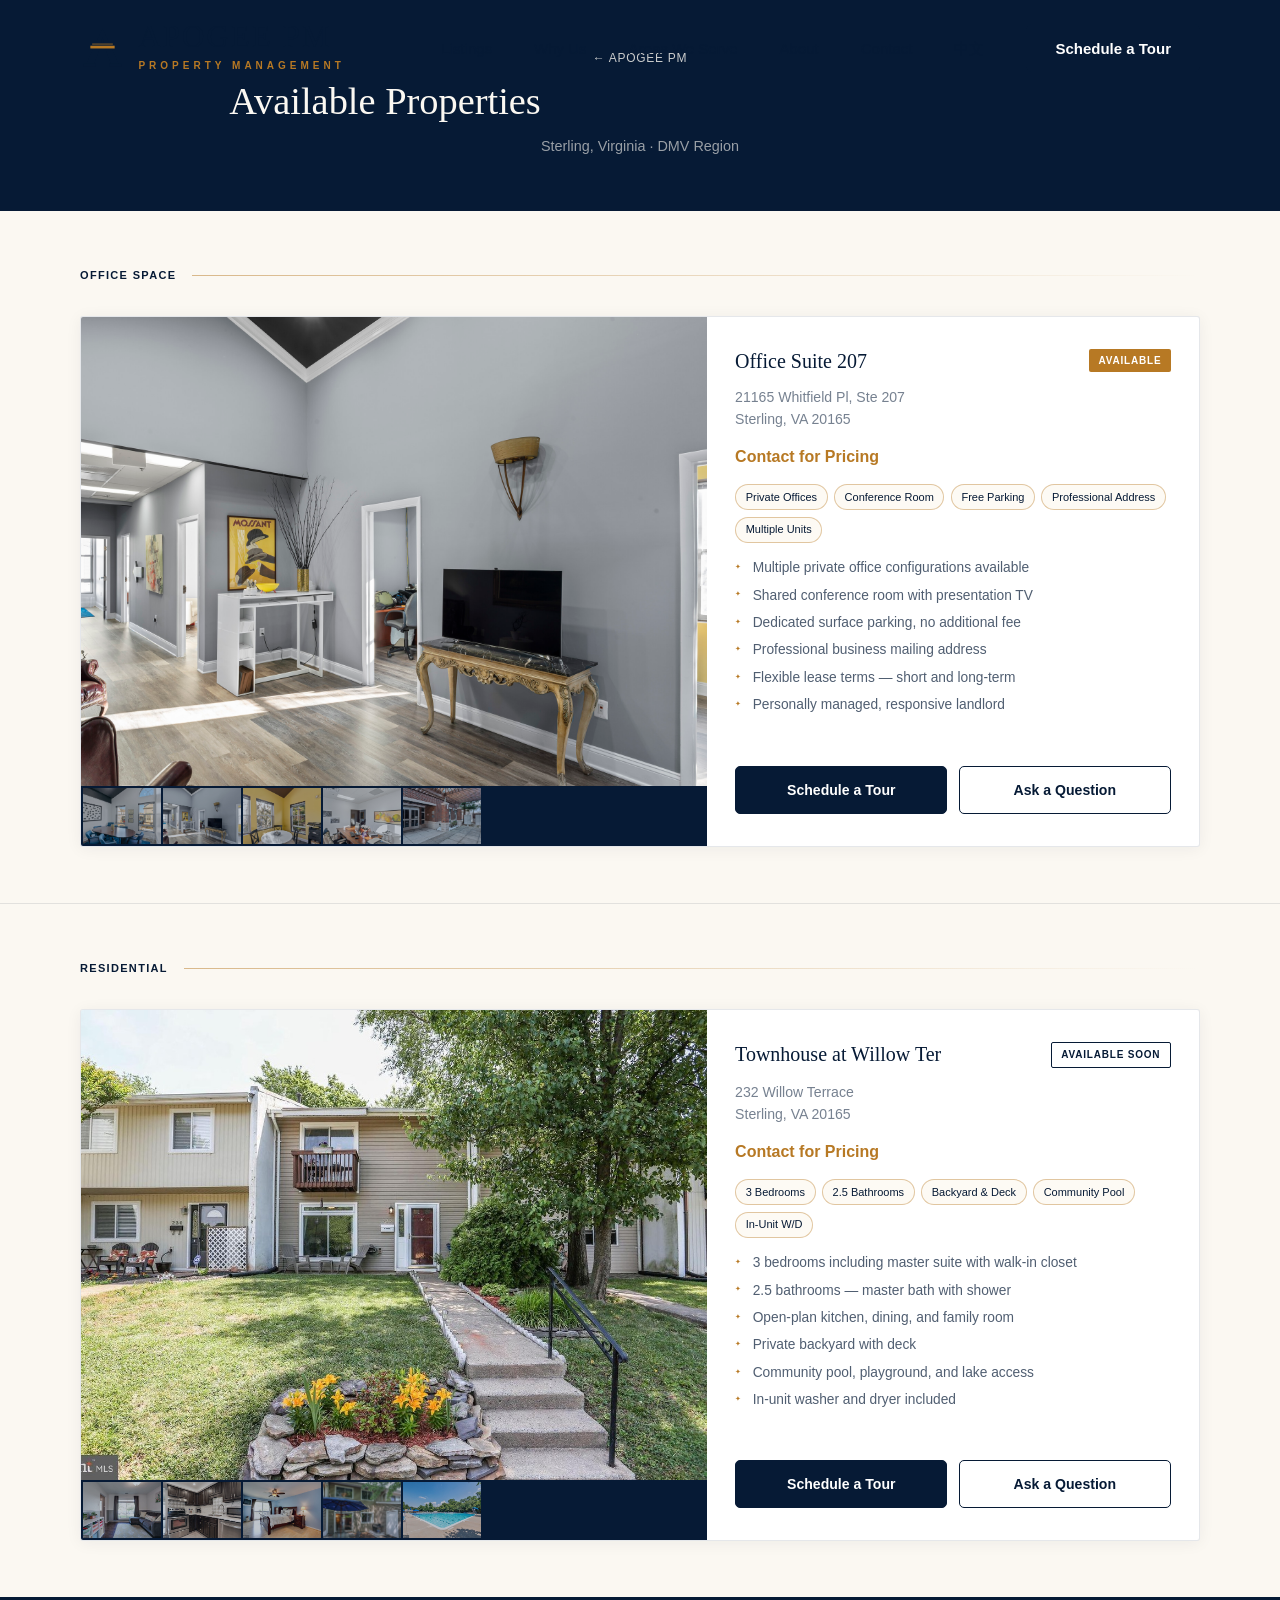
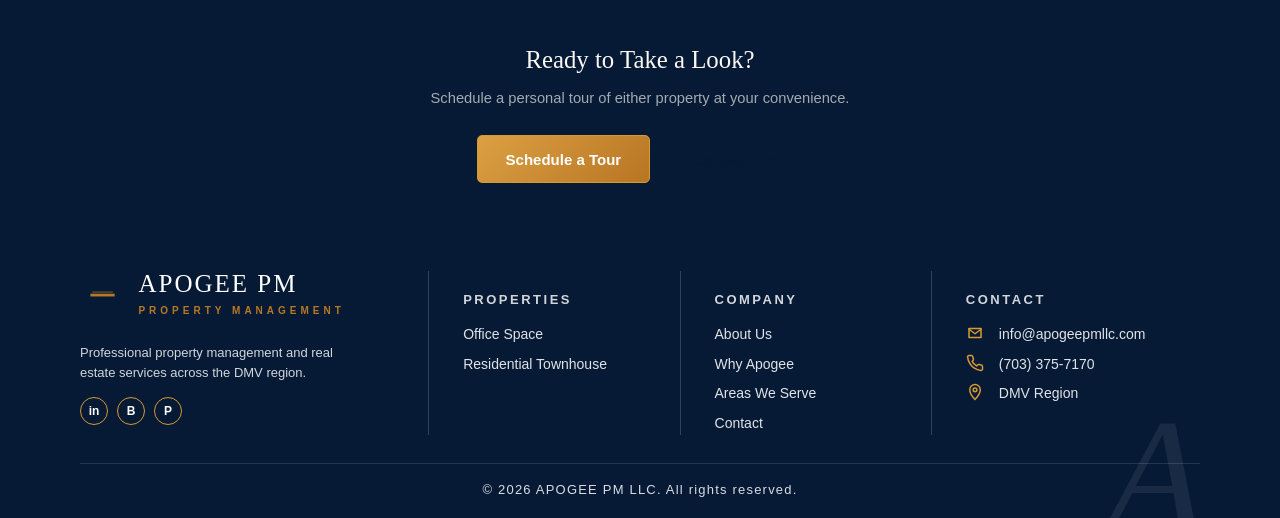
==== listings/index.html @ be8b3bdf "Add /listings/ and /tour/ standalone pages listings/index.html: Available Properties page with two s" ====
<!DOCTYPE html>
<html lang="en">
<head>
  <meta charset="UTF-8">
  <meta name="viewport" content="width=device-width, initial-scale=1.0">
  <title>Available Properties | APOGEE PM</title>
  <link rel="icon" type="image/png" sizes="32x32" href="../assets/img/favicon-32.png">
  <link rel="icon" type="image/png" sizes="16x16" href="../assets/img/favicon-16.png">
  <link rel="apple-touch-icon" href="../assets/img/apple-touch-icon.png">
  <link rel="canonical" href="https://apogeepmllc.com/listings/">
  <link rel="stylesheet" href="../tokens.css">
  <link rel="stylesheet" href="../styles.css">
  <style>
    /* ── Page hero ─────────────────────────────────────── */
    .page-hero {
      background: var(--navy);
      color: var(--paper);
      padding: 2.8rem 0 2.4rem;
      text-align: center;
    }
    .back-link {
      display: inline-flex;
      align-items: center;
      gap: .35rem;
      font-size: 12px;
      font-family: var(--font-sans);
      letter-spacing: .06em;
      text-transform: uppercase;
      color: var(--gold-lt);
      text-decoration: none;
      margin-bottom: 1rem;
      opacity: .8;
    }
    .back-link:hover { opacity: 1; }
    .page-hero h1 {
      font-size: clamp(1.8rem, 3.5vw, 2.4rem);
      color: var(--paper);
      margin-bottom: .4rem;
    }
    .page-hero .sub {
      color: rgba(251,248,242,.6);
      font-size: .9rem;
      font-family: var(--font-sans);
    }

    /* ── Listing sections ──────────────────────────────── */
    .listing-section {
      padding: 3.5rem 0;
      background: var(--paper);
    }
    .listing-section + .listing-section {
      border-top: 1px solid rgba(6,26,53,.1);
    }
    .section-label {
      display: flex;
      align-items: center;
      gap: 1rem;
      margin-bottom: 2rem;
    }
    .section-label span {
      font-size: 11px;
      font-family: var(--font-sans);
      font-weight: 700;
      letter-spacing: .12em;
      text-transform: uppercase;
      color: var(--navy);
      white-space: nowrap;
    }
    .section-label::after {
      content: "";
      flex: 1;
      height: 1px;
      background: linear-gradient(to right, var(--gold), transparent);
      opacity: .5;
    }

    /* ── Card ──────────────────────────────────────────── */
    .listing-card {
      background: #fff;
      border: 1px solid rgba(6,26,53,.1);
      border-radius: 3px;
      overflow: hidden;
      display: grid;
      grid-template-columns: 56% 44%;
      box-shadow: 0 2px 16px rgba(6,26,53,.06);
    }
    @media (max-width: 760px) {
      .listing-card { grid-template-columns: 1fr; }
    }

    /* ── Photo panel ───────────────────────────────────── */
    .listing-media { display: flex; flex-direction: column; }
    .listing-hero-img {
      width: 100%;
      aspect-ratio: 4/3;
      object-fit: cover;
      display: block;
    }
    .listing-thumbs {
      display: flex;
      gap: 2px;
      background: var(--navy);
      padding: 2px;
      overflow-x: auto;
      scrollbar-width: none;
    }
    .listing-thumbs::-webkit-scrollbar { display: none; }
    .listing-thumbs img {
      width: 78px;
      height: 56px;
      object-fit: cover;
      flex-shrink: 0;
      opacity: .75;
      transition: opacity .2s;
    }
    .listing-thumbs img:hover { opacity: 1; }

    /* ── Details panel ─────────────────────────────────── */
    .listing-details {
      padding: 2rem 1.75rem;
      display: flex;
      flex-direction: column;
      gap: .9rem;
    }
    .listing-title-row {
      display: flex;
      align-items: flex-start;
      justify-content: space-between;
      gap: .8rem;
    }
    .listing-title-row h3 {
      font-size: 1.25rem;
      color: var(--navy);
      line-height: 1.2;
      margin: 0;
    }
    .badge {
      font-size: 10px;
      font-family: var(--font-sans);
      font-weight: 700;
      letter-spacing: .08em;
      text-transform: uppercase;
      padding: .25rem .6rem;
      border-radius: 2px;
      white-space: nowrap;
      flex-shrink: 0;
    }
    .badge-available { background: var(--gold); color: #fff; }
    .badge-soon { border: 1.5px solid var(--navy); color: var(--navy); }
    .listing-address {
      font-size: .88rem;
      color: rgba(6,26,53,.55);
      line-height: 1.55;
      margin: 0;
    }
    .listing-price {
      font-size: 1rem;
      font-weight: 600;
      color: var(--gold);
      font-family: var(--font-sans);
      margin: 0;
    }

    /* ── Spec chips ────────────────────────────────────── */
    .listing-specs {
      display: flex;
      flex-wrap: wrap;
      gap: .4rem;
    }
    .spec-chip {
      font-size: 11px;
      font-family: var(--font-sans);
      padding: .22rem .6rem;
      border: 1px solid rgba(183,121,36,.4);
      border-radius: 20px;
      color: var(--navy);
      background: rgba(213,154,52,.05);
    }

    /* ── Feature list ──────────────────────────────────── */
    .listing-features {
      list-style: none;
      padding: 0;
      margin: 0;
      display: flex;
      flex-direction: column;
      gap: .38rem;
    }
    .listing-features li {
      font-size: .86rem;
      color: rgba(6,26,53,.7);
      padding-left: 1.1rem;
      position: relative;
    }
    .listing-features li::before {
      content: "✦";
      font-size: 7px;
      color: var(--gold);
      position: absolute;
      left: 0;
      top: .3rem;
    }

    /* ── Card CTAs ─────────────────────────────────────── */
    .listing-actions {
      display: flex;
      flex-wrap: wrap;
      gap: .7rem;
      margin-top: auto;
      padding-top: .4rem;
    }
    .listing-actions .button {
      flex: 1;
      min-width: 110px;
      text-align: center;
      font-size: .88rem;
      padding: .65rem 1rem;
    }

    /* ── Bottom CTA band ───────────────────────────────── */
    .listings-footer-cta {
      background: var(--navy);
      padding: 3.2rem 0;
      text-align: center;
    }
    .listings-footer-cta h2 {
      color: var(--paper);
      font-size: 1.55rem;
      margin-bottom: .55rem;
    }
    .listings-footer-cta p {
      color: rgba(251,248,242,.65);
      font-size: .92rem;
      margin-bottom: 1.6rem;
    }
    .listings-footer-cta .cta-row {
      display: flex;
      justify-content: center;
      gap: 1rem;
      flex-wrap: wrap;
    }
  </style>
</head>
<body>
  <div class="page">

    <header class="site-header">
      <div class="shell nav">
        <a class="brand" href="/" aria-label="APOGEE PM home">
          <img class="brand-mark" src="../assets/img/apogee-mark.svg" alt="" aria-hidden="true" width="46" height="50">
          <span>
            <span class="brand-word">APOGEE PM</span>
            <span class="brand-kicker">Property Management</span>
          </span>
        </a>
        <nav class="nav-links" aria-label="Primary navigation">
          <a href="/listings/" aria-current="page">Listings</a>
          <a href="/#why">Why Us</a>
          <a href="/#areas">Areas We Serve</a>
          <a href="/#about">About</a>
          <a href="/#contact">Contact</a>
          <a href="/zh/" hreflang="zh-CN" lang="zh-CN">中文</a>
          <a class="button button-dark" href="/tour/">Schedule a Tour</a>
        </nav>
      </div>
    </header>

    <main>

      <!-- Page title -->
      <section class="page-hero">
        <div class="shell">
          <a class="back-link" href="/">← APOGEE PM</a>
          <h1>Available Properties</h1>
          <p class="sub">Sterling, Virginia · DMV Region</p>
        </div>
      </section>

      <!-- ─ Office Space ───────────────────────────────── -->
      <section class="listing-section" id="office">
        <div class="shell">

          <div class="section-label">
            <span>Office Space</span>
          </div>

          <div class="listing-card">
            <div class="listing-media">
              <img class="listing-hero-img"
                   src="../assets/img/listings/office/building-exterior.jpg"
                   alt="21165 Whitfield Place — professional office building exterior">
              <div class="listing-thumbs">
                <img src="../assets/img/listings/office/conference-room.jpg"   alt="Conference room">
                <img src="../assets/img/listings/office/hallway.jpg"           alt="Hallway with shared TV">
                <img src="../assets/img/listings/office/office-window.jpg"     alt="Private office with window">
                <img src="../assets/img/listings/office/office-private.jpg"    alt="Private office">
                <img src="../assets/img/listings/office/entrance.jpg"          alt="Building entrance">
              </div>
            </div>

            <div class="listing-details">
              <div class="listing-title-row">
                <h3>Office Suite 207</h3>
                <span class="badge badge-available">Available</span>
              </div>

              <p class="listing-address">
                21165 Whitfield Pl, Ste 207<br>
                Sterling, VA 20165
              </p>

              <p class="listing-price">Contact for Pricing</p>

              <div class="listing-specs">
                <span class="spec-chip">Private Offices</span>
                <span class="spec-chip">Conference Room</span>
                <span class="spec-chip">Free Parking</span>
                <span class="spec-chip">Professional Address</span>
                <span class="spec-chip">Multiple Units</span>
              </div>

              <ul class="listing-features">
                <li>Multiple private office configurations available</li>
                <li>Shared conference room with presentation TV</li>
                <li>Dedicated surface parking, no additional fee</li>
                <li>Professional business mailing address</li>
                <li>Flexible lease terms — short and long-term</li>
                <li>Personally managed, responsive landlord</li>
              </ul>

              <div class="listing-actions">
                <a class="button button-dark" href="/tour/">Schedule a Tour</a>
                <a class="button" href="mailto:info@apogeepmllc.com">Ask a Question</a>
              </div>
            </div>
          </div>

        </div>
      </section>

      <!-- ─ Residential ────────────────────────────────── -->
      <section class="listing-section" id="townhouse">
        <div class="shell">

          <div class="section-label">
            <span>Residential</span>
          </div>

          <div class="listing-card">
            <div class="listing-media">
              <img class="listing-hero-img"
                   src="../assets/img/listings/townhouse/exterior.jpg"
                   alt="232 Willow Terrace — townhouse exterior">
              <div class="listing-thumbs">
                <img src="../assets/img/listings/townhouse/living-room.jpg"    alt="Living room">
                <img src="../assets/img/listings/townhouse/kitchen.jpg"        alt="Kitchen">
                <img src="../assets/img/listings/townhouse/master-bedroom.jpg" alt="Master bedroom">
                <img src="../assets/img/listings/townhouse/backyard.jpg"       alt="Backyard">
                <img src="../assets/img/listings/townhouse/pool.jpg"           alt="Community pool">
              </div>
            </div>

            <div class="listing-details">
              <div class="listing-title-row">
                <h3>Townhouse at Willow Ter</h3>
                <span class="badge badge-soon">Available Soon</span>
              </div>

              <p class="listing-address">
                232 Willow Terrace<br>
                Sterling, VA 20165
              </p>

              <p class="listing-price">Contact for Pricing</p>

              <div class="listing-specs">
                <span class="spec-chip">3 Bedrooms</span>
                <span class="spec-chip">2.5 Bathrooms</span>
                <span class="spec-chip">Backyard &amp; Deck</span>
                <span class="spec-chip">Community Pool</span>
                <span class="spec-chip">In-Unit W/D</span>
              </div>

              <ul class="listing-features">
                <li>3 bedrooms including master suite with walk-in closet</li>
                <li>2.5 bathrooms — master bath with shower</li>
                <li>Open-plan kitchen, dining, and family room</li>
                <li>Private backyard with deck</li>
                <li>Community pool, playground, and lake access</li>
                <li>In-unit washer and dryer included</li>
              </ul>

              <div class="listing-actions">
                <a class="button button-dark" href="/tour/">Schedule a Tour</a>
                <a class="button" href="mailto:info@apogeepmllc.com">Ask a Question</a>
              </div>
            </div>
          </div>

        </div>
      </section>

      <!-- ─ Bottom CTA ─────────────────────────────────── -->
      <section class="listings-footer-cta">
        <div class="shell">
          <h2>Ready to Take a Look?</h2>
          <p>Schedule a personal tour of either property at your convenience.</p>
          <div class="cta-row">
            <a class="button button-gold" href="/tour/">Schedule a Tour</a>
            <a class="button" href="/#contact">Contact Us</a>
          </div>
        </div>
      </section>

    </main>

    <footer class="footer">
      <div class="shell footer-grid">
        <div>
          <a class="brand" href="/" aria-label="APOGEE PM home">
            <img class="brand-mark" src="../assets/img/apogee-mark.svg" alt="" aria-hidden="true" width="46" height="50">
            <span>
              <span class="brand-word">APOGEE PM</span>
              <span class="brand-kicker">Property Management</span>
            </span>
          </a>
          <p>Professional property management and real estate services across the DMV region.</p>
          <div class="socials" aria-label="Social links">
            <span>in</span><span>B</span><span>P</span>
          </div>
        </div>

        <div class="footer-col">
          <p class="footer-heading">Properties</p>
          <ul class="footer-list">
            <li><a href="/listings/#office">Office Space</a></li>
            <li><a href="/listings/#townhouse">Residential Townhouse</a></li>
          </ul>
        </div>

        <div class="footer-col">
          <p class="footer-heading">Company</p>
          <ul class="footer-list">
            <li><a href="/#about">About Us</a></li>
            <li><a href="/#why">Why Apogee</a></li>
            <li><a href="/#areas">Areas We Serve</a></li>
            <li><a href="/#contact">Contact</a></li>
          </ul>
        </div>

        <div class="footer-col">
          <p class="footer-heading">Contact</p>
          <ul class="footer-list">
            <li class="contact-line">
              <span class="mini-icon" aria-hidden="true"><svg viewBox="0 0 24 24"><path d="M4 6h16v12H4z"/><path d="m4 7 8 6 8-6"/></svg></span>
              <a href="mailto:info@apogeepmllc.com">info@apogeepmllc.com</a>
            </li>
            <li class="contact-line">
              <span class="mini-icon" aria-hidden="true"><svg viewBox="0 0 24 24"><path d="M22 16.9v3a2 2 0 0 1-2.2 2 19.8 19.8 0 0 1-8.6-3.1 19.5 19.5 0 0 1-6-6A19.8 19.8 0 0 1 2.1 4.2 2 2 0 0 1 4.1 2h3a2 2 0 0 1 2 1.7c.1 1 .4 2 .7 2.8a2 2 0 0 1-.5 2.1L8.1 9.9a16 16 0 0 0 6 6l1.3-1.3a2 2 0 0 1 2.1-.5 13 13 0 0 0 2.8.7 2 2 0 0 1 1.7 2.1Z"/></svg></span>
              <a href="tel:+17033757170">(703) 375-7170</a>
            </li>
            <li class="contact-line">
              <span class="mini-icon" aria-hidden="true"><svg viewBox="0 0 24 24"><path d="M12 22s7-7.3 7-13A7 7 0 0 0 5 9c0 5.7 7 13 7 13Z"/><circle cx="12" cy="9" r="2.5"/></svg></span>
              DMV Region
            </li>
          </ul>
        </div>
      </div>
      <div class="shell copyright">&copy; 2026 APOGEE PM LLC. All rights reserved.</div>
    </footer>

  </div>
</body>
</html>
---- tokens.css ----
:root {
  --navy: #061a35;
  --navy-2: #082346;
  --ink: #071a33;
  --gold: #b77924;
  --gold-2: #d59a34;
  --paper: #fbf8f2;
  --soft: #f3eee5;
  --line: rgba(8, 35, 70, .14);
  --white: #fff;
  --shadow: 0 18px 42px rgba(8, 24, 46, .14);
  --serif: Georgia, "Times New Roman", serif;
  --sans: -apple-system, BlinkMacSystemFont, "Segoe UI", Helvetica, Arial, sans-serif;
}

/* Chinese typography overrides — applied automatically when <html lang="zh-CN"> */
:root[lang="zh-CN"] {
  --serif: "Noto Serif SC", "Source Han Serif SC", "Songti SC", SimSun, Georgia, serif;
  --sans: "PingFang SC", "Hiragino Sans GB", "Microsoft YaHei", "Noto Sans SC", -apple-system, BlinkMacSystemFont, "Segoe UI", Helvetica, Arial, sans-serif;
}

[lang="zh-CN"] body {
  line-height: 1.7;
  letter-spacing: 0;
}
---- styles.css ----
﻿
* {
  box-sizing: border-box;
}

html {
  scroll-behavior: smooth;
}

body {
  margin: 0;
  color: var(--ink);
  background: var(--white);
  font-family: var(--sans);
  font-size: 16px;
  line-height: 1.55;
}

a {
  color: inherit;
  text-decoration: none;
}

img {
  display: block;
  max-width: 100%;
}

.page {
  overflow: hidden;
  background: var(--white);
}

.shell {
  width: min(1120px, calc(100% - 44px));
  margin: 0 auto;
}

.site-header {
  position: absolute;
  z-index: 20;
  top: 0;
  left: 0;
  width: 100%;
  padding: 23px 0;
  color: var(--navy);
}

.nav {
  display: flex;
  align-items: center;
  justify-content: space-between;
  gap: 28px;
}

.brand {
  display: inline-flex;
  align-items: center;
  gap: 13px;
  min-width: 232px;
}

.brand-mark {
  display: block;
  width: auto;
  height: 50px;
  flex-shrink: 0;
}

.brand-word {
  display: block;
  font-family: var(--serif);
  font-size: 31px;
  line-height: .9;
  letter-spacing: 2px;
}

.brand-kicker {
  display: block;
  margin-top: 7px;
  color: var(--gold);
  font-size: 10px;
  font-weight: 700;
  letter-spacing: 4px;
  text-transform: uppercase;
}

.nav-links {
  display: flex;
  align-items: center;
  justify-content: flex-end;
  gap: 42px;
  flex: 1;
  font-size: 15px;
  font-weight: 500;
}

.nav-links a {
  white-space: nowrap;
}

.button {
  display: inline-flex;
  align-items: center;
  justify-content: center;
  min-height: 48px;
  padding: 0 28px;
  border: 1px solid var(--navy);
  border-radius: 5px;
  background: transparent;
  color: var(--navy);
  font-size: 15px;
  font-weight: 700;
  line-height: 1;
  white-space: nowrap;
  transition: transform .18s ease, box-shadow .18s ease, background .18s ease;
}

.button:hover {
  transform: translateY(-1px);
  box-shadow: 0 14px 24px rgba(6, 26, 53, .16);
}

.button-dark {
  border-color: var(--navy);
  background: var(--navy);
  color: var(--white);
}

.button-gold {
  border-color: var(--gold-2);
  background: linear-gradient(135deg, #dca043, #b87523);
  color: var(--white);
}

.button-ghost-light {
  border-color: rgba(255,255,255,.8);
  color: var(--white);
}

.hero {
  position: relative;
  min-height: 650px;
  padding: 142px 0 128px;
  background:
    linear-gradient(90deg, rgba(255,255,255,.97) 0%, rgba(255,255,255,.9) 31%, rgba(255,255,255,.55) 49%, rgba(255,255,255,.03) 72%),
    url("assets/img/hero.png") right center / cover no-repeat;
}

.hero::after {
  position: absolute;
  right: 0;
  bottom: 0;
  left: 0;
  height: 126px;
  content: "";
  background: linear-gradient(180deg, rgba(255,255,255,0), rgba(255,255,255,.96) 72%, #fff);
  pointer-events: none;
}

.hero-copy {
  position: relative;
  z-index: 2;
  width: min(570px, 100%);
  padding-top: 10px;
}

.eyebrow {
  display: flex;
  align-items: center;
  gap: 18px;
  margin: 0 0 18px;
  color: var(--gold);
  font-size: 13px;
  font-weight: 800;
  letter-spacing: 3px;
  text-transform: uppercase;
}

.eyebrow::after {
  width: 80px;
  height: 1px;
  content: "";
  background: var(--gold);
}

h1,
h2,
h3 {
  margin: 0;
  color: var(--navy);
  font-family: var(--serif);
  font-weight: 500;
  line-height: .98;
  letter-spacing: 0;
}

h1 {
  max-width: 610px;
  font-size: clamp(48px, 7vw, 76px);
}

h1 em {
  display: block;
  color: var(--gold);
  font-style: italic;
}

.rule-short {
  width: 36px;
  height: 1px;
  margin: 22px 0 18px;
  background: var(--gold);
}

.hero-copy p {
  width: min(420px, 100%);
  margin: 0;
  font-size: 17px;
  line-height: 1.7;
}

.hero-actions {
  display: flex;
  flex-wrap: wrap;
  gap: 20px;
  margin-top: 30px;
}

.arrow {
  margin-left: 12px;
  font-size: 24px;
  font-weight: 400;
  line-height: 0;
}

.proof-card {
  position: relative;
  z-index: 5;
  display: grid;
  grid-template-columns: repeat(3, 1fr);
  width: min(930px, calc(100% - 44px));
  margin: -70px auto 0;
  overflow: hidden;
  border: 1px solid rgba(6, 26, 53, .08);
  border-radius: 10px;
  background: rgba(255,255,255,.94);
  box-shadow: var(--shadow);
  backdrop-filter: blur(14px);
}

.proof-item {
  display: grid;
  grid-template-columns: 52px 1fr;
  gap: 18px;
  align-items: center;
  min-height: 96px;
  padding: 24px 30px;
}

.proof-item + .proof-item {
  border-left: 1px solid rgba(183, 121, 36, .28);
}

.icon {
  display: block;
  width: 48px;
  height: 48px;
  color: var(--gold);
}

.icon svg {
  width: 100%;
  height: 100%;
  stroke: currentColor;
  stroke-width: 1.8;
  fill: none;
  stroke-linecap: round;
  stroke-linejoin: round;
}

.proof-title {
  margin: 0 0 3px;
  color: var(--navy);
  font-size: 14px;
  font-weight: 800;
  letter-spacing: 1.4px;
  text-transform: uppercase;
}

.proof-copy {
  margin: 0;
  color: #1c2e46;
  font-family: var(--serif);
  font-size: 15px;
  line-height: 1.25;
}

.section {
  padding: 76px 0;
}

.section-tight {
  padding-top: 56px;
}

.section-title {
  margin-top: 8px;
  font-size: clamp(33px, 4vw, 43px);
  line-height: 1.08;
}

.services-grid {
  display: grid;
  grid-template-columns: repeat(3, 1fr);
  gap: 22px;
  margin-top: 24px;
}

.services-grid-2 {
  grid-template-columns: repeat(2, 1fr);
  max-width: 880px;
  margin-left: auto;
  margin-right: auto;
}

.card-meta {
  font-size: 13px;
  letter-spacing: .04em;
  color: var(--gold);
  margin: -2px 0 6px;
  font-weight: 500;
  min-height: 0 !important;
}

.service-card {
  min-height: 260px;
  padding: 28px 28px 24px;
  border: 1px solid var(--line);
  border-radius: 7px;
  background: var(--white);
  box-shadow: 0 14px 30px rgba(8, 24, 46, .08);
}

.service-icon {
  display: grid;
  place-items: center;
  width: 68px;
  height: 68px;
  margin-bottom: 17px;
  border-radius: 50%;
  background: #f5eee5;
  color: var(--gold);
}

.service-icon .icon {
  width: 36px;
  height: 36px;
}

.service-card h3 {
  max-width: 230px;
  font-size: 24px;
  line-height: 1.05;
}

.gold-line {
  width: 42px;
  height: 2px;
  margin: 18px 0;
  background: var(--gold);
}

.service-card p {
  min-height: 86px;
  margin: 0;
  color: #22344c;
  font-size: 15px;
  line-height: 1.45;
}

.learn {
  display: inline-flex;
  align-items: center;
  gap: 12px;
  margin-top: 20px;
  color: #a46617;
  font-size: 15px;
  font-weight: 500;
}

.dark-band {
  position: relative;
  overflow: hidden;
  padding: 42px 0 36px;
  color: var(--white);
  background:
    linear-gradient(90deg, rgba(5, 23, 48, .98) 0%, rgba(5, 23, 48, .98) 55%, rgba(5, 23, 48, .68) 75%, rgba(5, 23, 48, .3) 100%),
    url("assets/img/about-band.png") right center / cover no-repeat;
}

.dark-band::before {
  position: absolute;
  top: -140px;
  left: -120px;
  width: 420px;
  height: 520px;
  content: "";
  border: 1px solid rgba(213, 154, 52, .08);
  border-radius: 42% 58% 48% 52%;
  box-shadow:
    34px 22px 0 rgba(213, 154, 52, .035),
    68px 44px 0 rgba(213, 154, 52, .03),
    102px 66px 0 rgba(213, 154, 52, .025);
  transform: rotate(-18deg);
}

.trust-grid {
  position: relative;
  z-index: 1;
  display: grid;
  grid-template-columns: 1.1fr repeat(3, 1fr);
  gap: 0;
  align-items: stretch;
}

.trust-intro {
  padding-right: 42px;
}

.dark-band .eyebrow,
.cta .eyebrow {
  margin-bottom: 12px;
  color: var(--gold-2);
}

.dark-band h2,
.cta h2 {
  color: var(--white);
  font-size: clamp(30px, 3.5vw, 42px);
  line-height: 1.06;
}

.trust-intro p {
  margin: 18px 0 0;
  color: rgba(255,255,255,.88);
  font-size: 15px;
  line-height: 1.65;
}

.trust-item {
  min-height: 220px;
  padding: 0 26px;
  border-left: 1px solid rgba(255,255,255,.28);
  text-align: center;
}

.trust-item .icon {
  width: 62px;
  height: 62px;
  margin: 0 auto 15px;
  padding: 10px;
  border: 2px solid var(--gold-2);
  border-radius: 50%;
  color: var(--gold-2);
}

.trust-item h3 {
  color: var(--white);
  font-size: 18px;
  line-height: 1.2;
}

.trust-item .gold-line {
  width: 34px;
  margin: 13px auto;
  background: var(--gold-2);
}

.trust-item p {
  margin: 0;
  color: rgba(255,255,255,.86);
  font-size: 13px;
  line-height: 1.55;
}

.areas {
  padding: 38px 0 44px;
  background: linear-gradient(180deg, #fff, #fcfaf6);
}

.areas-grid {
  display: grid;
  grid-template-columns: 235px 1fr 470px;
  gap: 34px;
  align-items: center;
}

.areas h2 {
  margin-top: 8px;
  font-size: 39px;
  line-height: 1;
}

.areas p {
  margin: 18px 0 0;
  color: #25364c;
  font-size: 15px;
  line-height: 1.55;
}

.map-wrap {
  position: relative;
  min-height: 225px;
  overflow: hidden;
}

.map-wrap img {
  width: 100%;
  height: 260px;
  object-fit: cover;
  object-position: 50% 50%;
  mix-blend-mode: multiply;
}

.map-label {
  position: absolute;
  color: var(--navy);
  font-family: var(--serif);
  font-size: 21px;
}

.map-label-va {
  left: 24%;
  top: 51%;
}

.map-label-dc {
  left: 53%;
  top: 36%;
}

.map-label-md {
  right: 14%;
  top: 36%;
}

.area-pills {
  display: grid;
  grid-template-columns: repeat(3, minmax(0, 1fr));
  gap: 14px;
}

.area-pill {
  display: flex;
  align-items: center;
  gap: 11px;
  min-height: 48px;
  padding: 0 16px;
  border: 1px solid rgba(8, 35, 70, .12);
  border-radius: 5px;
  background: var(--white);
  box-shadow: 0 8px 22px rgba(8, 24, 46, .05);
  color: var(--navy);
  font-family: var(--serif);
  font-size: 15px;
  line-height: 1.15;
}

.pin {
  flex: 0 0 auto;
  width: 15px;
  height: 20px;
  color: var(--gold);
}

.pin svg {
  width: 100%;
  height: 100%;
  fill: currentColor;
}

.cta {
  position: relative;
  padding: 42px 0 32px;
  color: var(--white);
  background:
    linear-gradient(90deg, rgba(5, 23, 48, .98) 0%, rgba(5, 23, 48, .93) 53%, rgba(5, 23, 48, .58) 74%, rgba(5, 23, 48, .08) 100%),
    url("assets/img/cta-band.png") right center / cover no-repeat;
}

.cta .shell {
  display: flex;
  align-items: center;
  justify-content: space-between;
  gap: 40px;
}

.cta-copy {
  width: min(520px, 100%);
}

.cta-copy p {
  margin: 10px 0 0;
  color: rgba(255,255,255,.92);
  font-size: 17px;
  line-height: 1.55;
}

.cta-actions {
  display: flex;
  flex-wrap: wrap;
  gap: 20px;
  justify-content: flex-end;
}

.button .mini-icon {
  width: 21px;
  height: 21px;
  margin-right: 12px;
}

.button .mini-icon svg {
  width: 100%;
  height: 100%;
  stroke: currentColor;
  stroke-width: 2;
  fill: none;
  stroke-linecap: round;
  stroke-linejoin: round;
}

.intake {
  padding: 72px 0;
  background: linear-gradient(180deg, #fff, #fbf8f2);
}

.intake-grid {
  display: grid;
  grid-template-columns: .9fr 1.1fr;
  gap: 44px;
  align-items: start;
}

.intake-copy p {
  margin: 18px 0 0;
  color: #24364e;
  font-size: 16px;
  line-height: 1.65;
}

.intake-steps {
  display: grid;
  gap: 12px;
  margin-top: 26px;
}

.intake-step {
  display: grid;
  grid-template-columns: 42px 1fr;
  gap: 14px;
  align-items: start;
  padding: 16px;
  border: 1px solid rgba(8, 35, 70, .12);
  border-radius: 7px;
  background: rgba(255,255,255,.75);
}

.step-number {
  display: grid;
  place-items: center;
  width: 42px;
  height: 42px;
  border-radius: 50%;
  background: var(--navy);
  color: var(--white);
  font-family: var(--serif);
  font-size: 18px;
}

.intake-step h3 {
  margin-bottom: 4px;
  font-family: var(--sans);
  font-size: 14px;
  font-weight: 800;
  letter-spacing: 1.4px;
  text-transform: uppercase;
}

.intake-step p {
  margin: 0;
  color: #304158;
  font-size: 14px;
  line-height: 1.45;
}

.contact-panel {
  padding: 30px;
  border: 1px solid rgba(8, 35, 70, .12);
  border-radius: 8px;
  background: var(--white);
  box-shadow: var(--shadow);
}

.contact-panel h3 {
  margin-bottom: 20px;
  font-size: 28px;
}

.contact-form {
  display: grid;
  gap: 16px;
}

.form-row {
  display: grid;
  grid-template-columns: repeat(2, minmax(0, 1fr));
  gap: 16px;
}

.field {
  display: grid;
  gap: 7px;
}

.field label {
  color: #20334d;
  font-size: 12px;
  font-weight: 800;
  letter-spacing: 1.4px;
  text-transform: uppercase;
}

.field input,
.field select,
.field textarea {
  width: 100%;
  min-height: 48px;
  padding: 12px 13px;
  border: 1px solid rgba(8, 35, 70, .18);
  border-radius: 5px;
  background: #fff;
  color: var(--ink);
  font: inherit;
  outline: none;
}

.field textarea {
  min-height: 116px;
  resize: vertical;
}

.field input:focus,
.field select:focus,
.field textarea:focus {
  border-color: var(--gold);
  box-shadow: 0 0 0 3px rgba(183, 121, 36, .14);
}

.form-actions {
  display: grid;
  grid-template-columns: 1fr 1fr;
  gap: 14px;
  margin-top: 4px;
}

.button-full {
  width: 100%;
}

.contact-note {
  margin: 14px 0 0;
  color: #607087;
  font-size: 13px;
  line-height: 1.45;
}

.footer {
  position: relative;
  overflow: hidden;
  padding: 36px 0 18px;
  color: var(--white);
  background: #061a35;
}

.footer::after {
  position: absolute;
  right: 76px;
  bottom: -38px;
  content: "A";
  color: rgba(255,255,255,.08);
  font-family: var(--serif);
  font-size: 160px;
  font-style: italic;
  line-height: 1;
}

.footer-grid {
  position: relative;
  z-index: 1;
  display: grid;
  grid-template-columns: 1.45fr 1fr 1fr 1.25fr;
  gap: 36px;
}

.footer .brand {
  min-width: 0;
  color: var(--white);
}

.footer .brand-word {
  font-size: 25px;
}

.footer p {
  width: min(260px, 100%);
  margin: 15px 0;
  color: rgba(255,255,255,.82);
  font-size: 13px;
  line-height: 1.5;
}

.socials {
  display: flex;
  gap: 9px;
}

.socials span {
  display: grid;
  place-items: center;
  width: 28px;
  height: 28px;
  border: 1px solid var(--gold-2);
  border-radius: 50%;
  color: var(--white);
  font-size: 12px;
  font-weight: 700;
}

.footer-col {
  padding-top: 4px;
  border-left: 1px solid rgba(255,255,255,.18);
  padding-left: 34px;
}

.footer-heading {
  margin: 0 0 16px;
  color: var(--gold-2);
  font-size: 11px;
  font-weight: 800;
  letter-spacing: 2.5px;
  text-transform: uppercase;
}

.footer-list {
  display: grid;
  gap: 8px;
  margin: 0;
  padding: 0;
  list-style: none;
  color: rgba(255,255,255,.88);
  font-size: 14px;
}

.contact-line {
  display: grid;
  grid-template-columns: 22px 1fr;
  gap: 11px;
  align-items: start;
}

.contact-line .mini-icon {
  width: 18px;
  height: 18px;
  color: var(--gold-2);
}

.contact-line .mini-icon svg {
  width: 100%;
  height: 100%;
  stroke: currentColor;
  stroke-width: 2;
  fill: none;
  stroke-linecap: round;
  stroke-linejoin: round;
}

.copyright {
  position: relative;
  z-index: 1;
  margin-top: 28px;
  padding-top: 16px;
  border-top: 1px solid rgba(255,255,255,.12);
  color: rgba(255,255,255,.85);
  font-size: 13px;
  letter-spacing: 1.2px;
  text-align: center;
}

@media (max-width: 980px) {
  .site-header {
    position: relative;
    background: rgba(255,255,255,.96);
    box-shadow: 0 8px 22px rgba(8, 24, 46, .06);
  }

  .nav {
    align-items: flex-start;
  }

  .nav-links {
    display: none;
  }

  .hero {
    min-height: auto;
    padding: 78px 0 112px;
    background:
      linear-gradient(90deg, rgba(255,255,255,.96) 0%, rgba(255,255,255,.78) 48%, rgba(255,255,255,.22) 100%),
      url("assets/img/hero.png") 72% center / cover no-repeat;
  }

  .proof-card,
  .services-grid,
  .trust-grid,
  .areas-grid,
  .footer-grid {
    grid-template-columns: 1fr;
  }

  .proof-card {
    margin-top: -52px;
  }

  .proof-item + .proof-item,
  .trust-item,
  .footer-col {
    border-left: 0;
    border-top: 1px solid rgba(183, 121, 36, .28);
  }

  .trust-grid {
    gap: 28px;
  }

  .trust-intro,
  .trust-item {
    padding: 0;
  }

  .areas-grid {
    gap: 24px;
  }

  .area-pills {
    grid-template-columns: repeat(2, minmax(0, 1fr));
  }

  .cta .shell {
    align-items: flex-start;
    flex-direction: column;
  }

  .intake-grid {
    grid-template-columns: 1fr;
  }

  .footer-col {
    padding: 24px 0 0;
  }
}

@media (max-width: 640px) {
  .shell {
    width: min(100% - 30px, 1120px);
  }

  .site-header {
    padding: 18px 0;
  }

  .brand {
    gap: 9px;
    min-width: 0;
  }

  .brand-mark {
    height: 42px;
  }

  .brand-word {
    font-size: 24px;
  }

  .brand-kicker {
    margin-top: 5px;
    font-size: 8px;
    letter-spacing: 3px;
  }

  .button {
    width: 100%;
  }

  .hero {
    padding: 54px 0 94px;
    background:
      linear-gradient(180deg, rgba(255,255,255,.94) 0%, rgba(255,255,255,.76) 48%, rgba(255,255,255,.16) 100%),
      url("assets/img/hero.png") 72% center / cover no-repeat;
  }

  .eyebrow {
    gap: 12px;
    font-size: 11px;
    letter-spacing: 2.2px;
  }

  .eyebrow::after {
    width: 42px;
  }

  h1 {
    font-size: 45px;
  }

  .hero-copy p,
  .cta-copy p {
    font-size: 15px;
  }

  .hero-actions,
  .cta-actions {
    width: 100%;
  }

  .contact-panel {
    padding: 22px;
  }

  .form-row,
  .form-actions {
    grid-template-columns: 1fr;
  }

  .proof-card {
    width: min(100% - 30px, 930px);
  }

  .proof-item {
    min-height: 86px;
    padding: 18px 20px;
  }

  .section {
    padding: 54px 0;
  }

  .section-tight {
    padding-top: 48px;
  }

  .service-card {
    min-height: auto;
  }

  .service-card p {
    min-height: 0;
  }

  .dark-band {
    background:
      linear-gradient(180deg, rgba(5, 23, 48, .94), rgba(5, 23, 48, .76)),
      url("assets/img/about-band.png") center / cover no-repeat;
  }

  .areas h2 {
    font-size: 36px;
  }

  .map-wrap img {
    height: 210px;
  }

  .area-pills {
    grid-template-columns: 1fr;
  }

  .cta {
    background:
      linear-gradient(180deg, rgba(5, 23, 48, .93), rgba(5, 23, 48, .62)),
      url("assets/img/cta-band.png") center / cover no-repeat;
  }
}
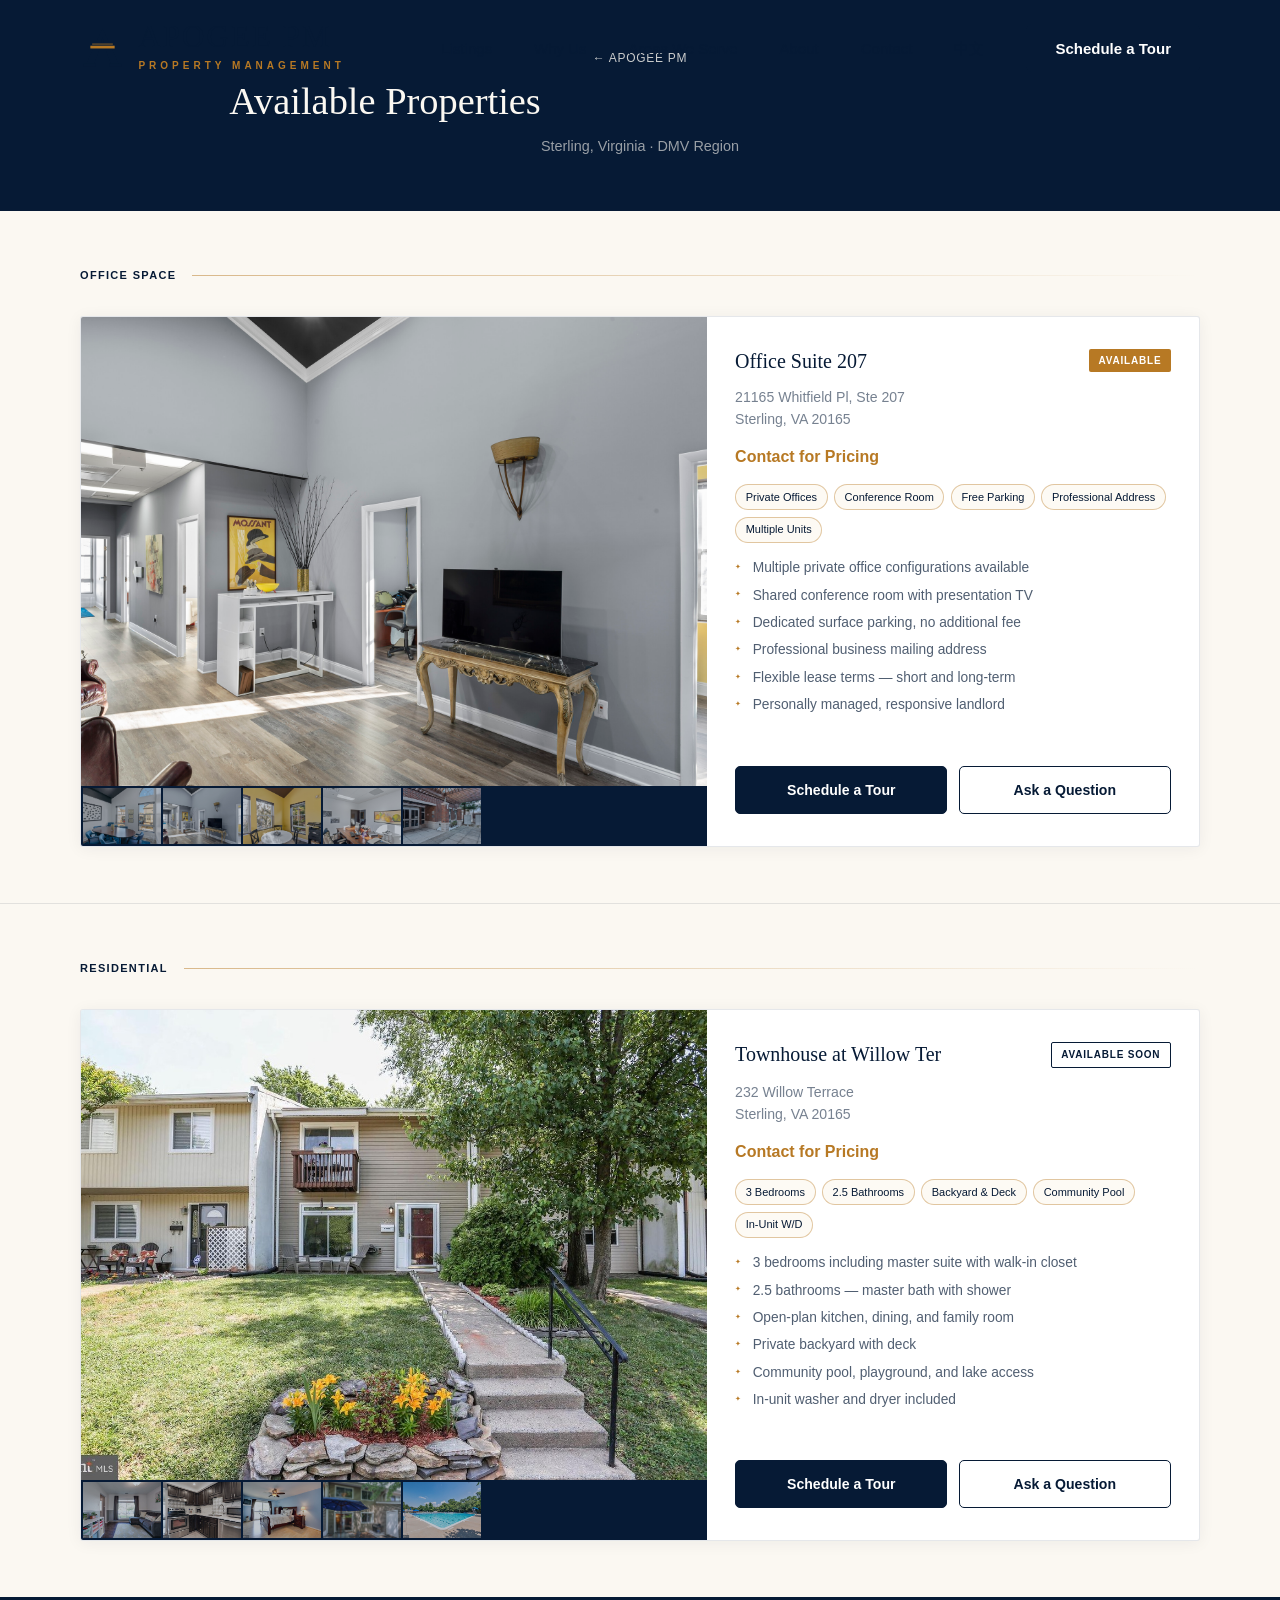
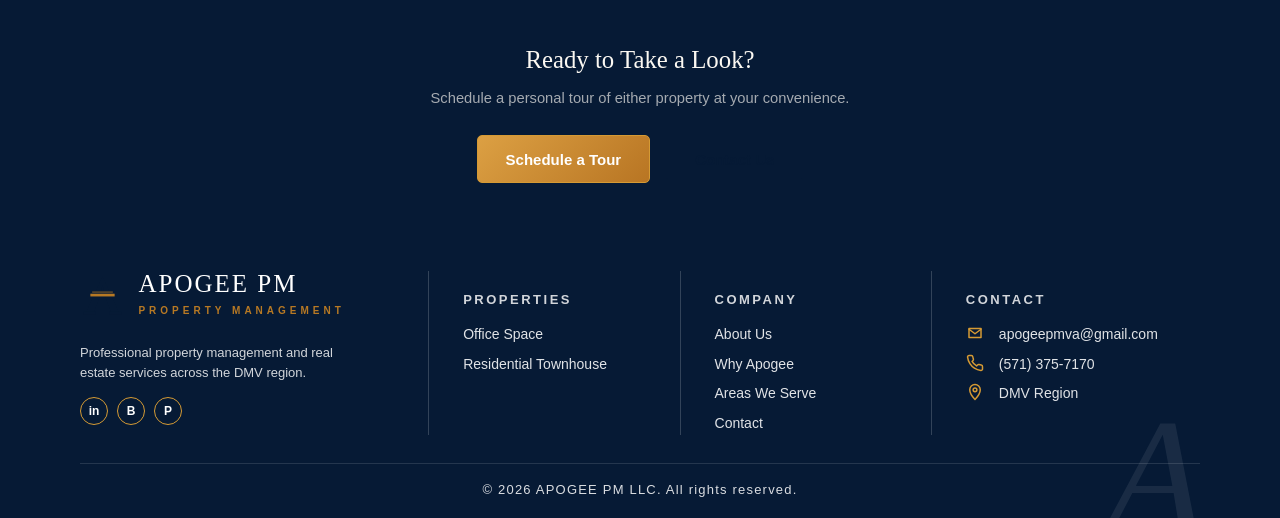
==== commit 6785c35a: "Unify contact info across all pages to Bonnie's entries apogeepmva@gmail.com and (571) 375-7170 ever" ====
--- a/listings/index.html
+++ b/listings/index.html
@@ -330,7 +330,7 @@
 
               <div class="listing-actions">
                 <a class="button button-dark" href="/tour/">Schedule a Tour</a>
-                <a class="button" href="mailto:info@apogeepmllc.com">Ask a Question</a>
+                <a class="button" href="mailto:apogeepmva@gmail.com">Ask a Question</a>
               </div>
             </div>
           </div>
@@ -392,7 +392,7 @@
 
               <div class="listing-actions">
                 <a class="button button-dark" href="/tour/">Schedule a Tour</a>
-                <a class="button" href="mailto:info@apogeepmllc.com">Ask a Question</a>
+                <a class="button" href="mailto:apogeepmva@gmail.com">Ask a Question</a>
               </div>
             </div>
           </div>
@@ -453,11 +453,11 @@
           <ul class="footer-list">
             <li class="contact-line">
               <span class="mini-icon" aria-hidden="true"><svg viewBox="0 0 24 24"><path d="M4 6h16v12H4z"/><path d="m4 7 8 6 8-6"/></svg></span>
-              <a href="mailto:info@apogeepmllc.com">info@apogeepmllc.com</a>
+              <a href="mailto:apogeepmva@gmail.com">apogeepmva@gmail.com</a>
             </li>
             <li class="contact-line">
               <span class="mini-icon" aria-hidden="true"><svg viewBox="0 0 24 24"><path d="M22 16.9v3a2 2 0 0 1-2.2 2 19.8 19.8 0 0 1-8.6-3.1 19.5 19.5 0 0 1-6-6A19.8 19.8 0 0 1 2.1 4.2 2 2 0 0 1 4.1 2h3a2 2 0 0 1 2 1.7c.1 1 .4 2 .7 2.8a2 2 0 0 1-.5 2.1L8.1 9.9a16 16 0 0 0 6 6l1.3-1.3a2 2 0 0 1 2.1-.5 13 13 0 0 0 2.8.7 2 2 0 0 1 1.7 2.1Z"/></svg></span>
-              <a href="tel:+17033757170">(703) 375-7170</a>
+              <a href="tel:+15713757170">(571) 375-7170</a>
             </li>
             <li class="contact-line">
               <span class="mini-icon" aria-hidden="true"><svg viewBox="0 0 24 24"><path d="M12 22s7-7.3 7-13A7 7 0 0 0 5 9c0 5.7 7 13 7 13Z"/><circle cx="12" cy="9" r="2.5"/></svg></span>
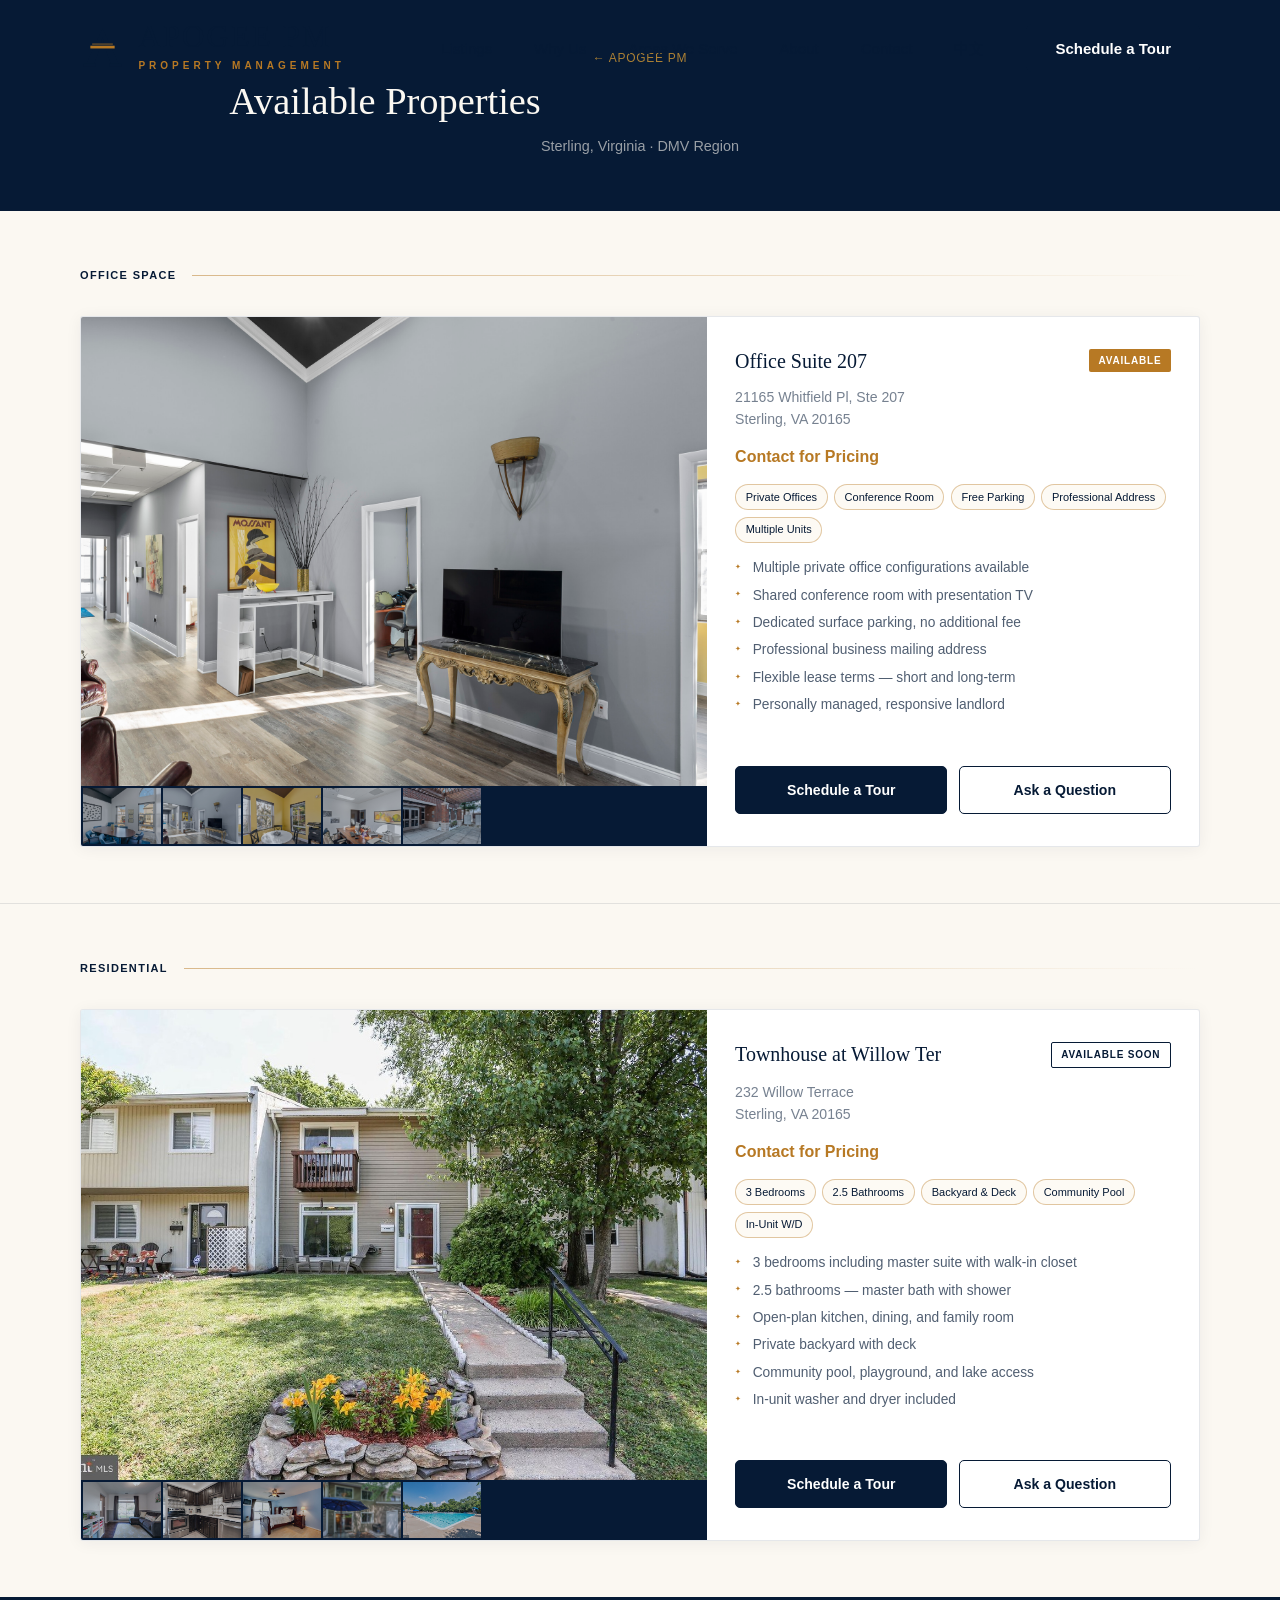
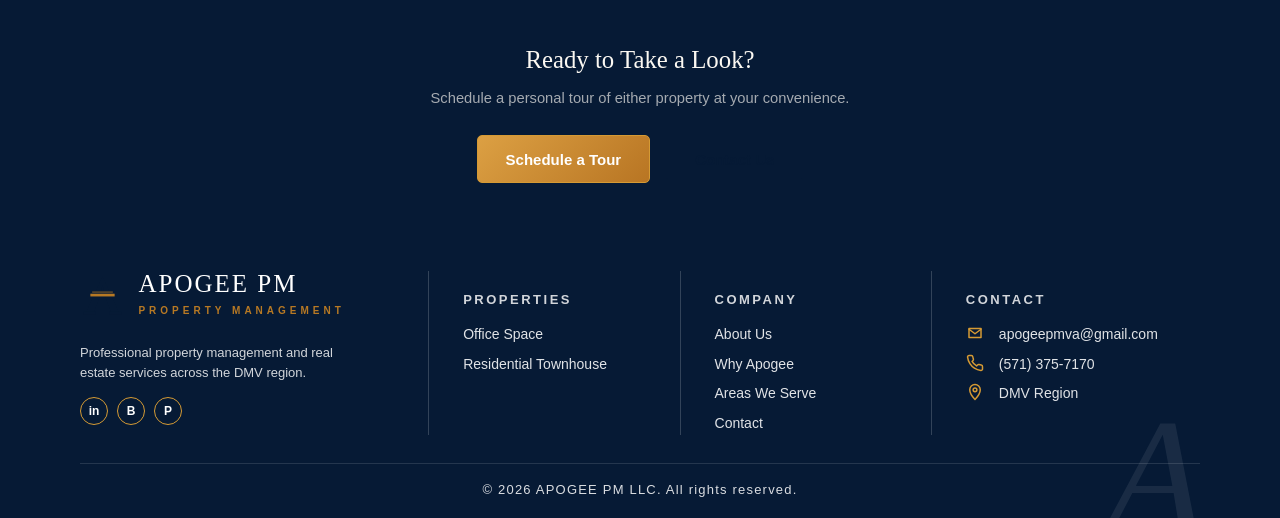
==== commit 14f051e5: "Fix undefined CSS variables across all pages --font-sans -> --sans, --gold-lt -> --gold-2 to match t" ====
--- a/listings/index.html
+++ b/listings/index.html
@@ -23,10 +23,10 @@
       align-items: center;
       gap: .35rem;
       font-size: 12px;
-      font-family: var(--font-sans);
+      font-family: var(--sans);
       letter-spacing: .06em;
       text-transform: uppercase;
-      color: var(--gold-lt);
+      color: var(--gold-2);
       text-decoration: none;
       margin-bottom: 1rem;
       opacity: .8;
@@ -40,7 +40,7 @@
     .page-hero .sub {
       color: rgba(251,248,242,.6);
       font-size: .9rem;
-      font-family: var(--font-sans);
+      font-family: var(--sans);
     }
 
     /* ── Listing sections ──────────────────────────────── */
@@ -59,7 +59,7 @@
     }
     .section-label span {
       font-size: 11px;
-      font-family: var(--font-sans);
+      font-family: var(--sans);
       font-weight: 700;
       letter-spacing: .12em;
       text-transform: uppercase;
@@ -136,7 +136,7 @@
     }
     .badge {
       font-size: 10px;
-      font-family: var(--font-sans);
+      font-family: var(--sans);
       font-weight: 700;
       letter-spacing: .08em;
       text-transform: uppercase;
@@ -157,7 +157,7 @@
       font-size: 1rem;
       font-weight: 600;
       color: var(--gold);
-      font-family: var(--font-sans);
+      font-family: var(--sans);
       margin: 0;
     }
 
@@ -169,7 +169,7 @@
     }
     .spec-chip {
       font-size: 11px;
-      font-family: var(--font-sans);
+      font-family: var(--sans);
       padding: .22rem .6rem;
       border: 1px solid rgba(183,121,36,.4);
       border-radius: 20px;
@@ -253,6 +253,10 @@
             <span class="brand-kicker">Property Management</span>
           </span>
         </a>
+        <button class="nav-toggle" aria-label="Open menu" aria-expanded="false">
+          <svg viewBox="0 0 24 24"><path d="M3 6h18M3 12h18M3 18h18"/></svg>
+        </button>
+
         <nav class="nav-links" aria-label="Primary navigation">
           <a href="/listings/" aria-current="page">Listings</a>
           <a href="/#why">Why Us</a>
@@ -470,5 +474,15 @@
     </footer>
 
   </div>
+  <script>
+    document.querySelector('.nav-toggle').addEventListener('click', function () {
+      var nav = document.querySelector('.nav-links');
+      var open = nav.classList.toggle('is-open');
+      this.setAttribute('aria-expanded', open);
+      this.innerHTML = open
+        ? '<svg viewBox="0 0 24 24"><path d="M18 6 6 18M6 6l12 12"/></svg>'
+        : '<svg viewBox="0 0 24 24"><path d="M3 6h18M3 12h18M3 18h18"/></svg>';
+    });
+  </script>
 </body>
 </html>
--- a/styles.css
+++ b/styles.css
@@ -83,6 +83,10 @@
   font-weight: 700;
   letter-spacing: 4px;
   text-transform: uppercase;
+}
+
+.nav-toggle {
+  display: none;
 }
 
 .nav-links {
@@ -897,6 +901,88 @@
   text-align: center;
 }
 
+/* ── Process / How It Works ─────────────────────────── */
+.process {
+  padding: 4.5rem 0;
+  background: #fff;
+  border-top: 1px solid rgba(6,26,53,.06);
+  border-bottom: 1px solid rgba(6,26,53,.06);
+}
+.process .section-title {
+  margin-bottom: 3.5rem;
+}
+.process-steps {
+  display: flex;
+  justify-content: space-between;
+  position: relative;
+  max-width: 960px;
+  margin: 0 auto;
+}
+.process-steps::before {
+  content: "";
+  position: absolute;
+  top: 24px;
+  left: 48px;
+  right: 48px;
+  height: 2px;
+  background: linear-gradient(to right,
+    var(--gold),
+    rgba(183,121,36,.3) 30%,
+    rgba(183,121,36,.3) 70%,
+    var(--gold));
+}
+.step {
+  flex: 1;
+  text-align: center;
+  position: relative;
+  padding: 0 .6rem;
+}
+.step-num {
+  width: 48px;
+  height: 48px;
+  border-radius: 50%;
+  background: var(--navy);
+  color: #fff;
+  display: inline-flex;
+  align-items: center;
+  justify-content: center;
+  font-family: var(--serif);
+  font-weight: 700;
+  font-size: 1.15rem;
+  margin-bottom: .9rem;
+  position: relative;
+  z-index: 1;
+  box-shadow: 0 2px 10px rgba(6,26,53,.18);
+  border: 2px solid var(--gold);
+}
+.step-icon {
+  display: flex;
+  justify-content: center;
+  margin-bottom: .65rem;
+}
+.step-icon svg {
+  width: 28px;
+  height: 28px;
+  stroke: var(--gold);
+  stroke-width: 1.6;
+  stroke-linecap: round;
+  stroke-linejoin: round;
+  fill: none;
+}
+.step h3 {
+  font-size: .88rem;
+  color: var(--navy);
+  margin-bottom: .3rem;
+  font-family: var(--sans);
+  font-weight: 700;
+  letter-spacing: .02em;
+}
+.step p {
+  font-size: .78rem;
+  color: rgba(6,26,53,.55);
+  line-height: 1.5;
+}
+
 @media (max-width: 980px) {
   .site-header {
     position: relative;
@@ -908,8 +994,62 @@
     align-items: flex-start;
   }
 
+  .nav-toggle {
+    display: flex;
+    align-items: center;
+    justify-content: center;
+    margin-left: auto;
+    background: none;
+    border: 1px solid rgba(6,26,53,.15);
+    border-radius: 4px;
+    padding: 6px;
+    cursor: pointer;
+    flex-shrink: 0;
+  }
+  .nav-toggle svg {
+    width: 22px;
+    height: 22px;
+    stroke: var(--navy);
+    stroke-width: 2;
+    stroke-linecap: round;
+    fill: none;
+  }
+
   .nav-links {
     display: none;
+  }
+  .nav-links.is-open {
+    display: flex;
+    flex-direction: column;
+    position: absolute;
+    top: 100%;
+    left: 0;
+    right: 0;
+    background: rgba(255,255,255,.98);
+    backdrop-filter: blur(12px);
+    padding: 1rem 1.5rem 1.5rem;
+    gap: 0;
+    box-shadow: 0 12px 28px rgba(6,26,53,.12);
+    border-top: 1px solid rgba(6,26,53,.08);
+    z-index: 100;
+    animation: nav-slide .2s ease-out;
+  }
+  @keyframes nav-slide {
+    from { opacity: 0; transform: translateY(-8px); }
+    to   { opacity: 1; transform: translateY(0); }
+  }
+  .nav-links.is-open a {
+    padding: .7rem 0;
+    border-bottom: 1px solid rgba(6,26,53,.06);
+    font-size: 15px;
+  }
+  .nav-links.is-open a:last-child {
+    border-bottom: none;
+  }
+  .nav-links.is-open .button {
+    margin-top: .6rem;
+    width: 100%;
+    justify-content: center;
   }
 
   .hero {
@@ -948,6 +1088,22 @@
     padding: 0;
   }
 
+  /* Process mobile: 2-column grid, vertical line hidden */
+  .process-steps {
+    display: grid;
+    grid-template-columns: 1fr 1fr;
+    gap: 2rem 1rem;
+    max-width: 400px;
+  }
+  .process-steps::before {
+    display: none;
+  }
+  .step:last-child {
+    grid-column: 1 / -1;
+    max-width: 200px;
+    margin: 0 auto;
+  }
+
   .areas-grid {
     gap: 24px;
   }
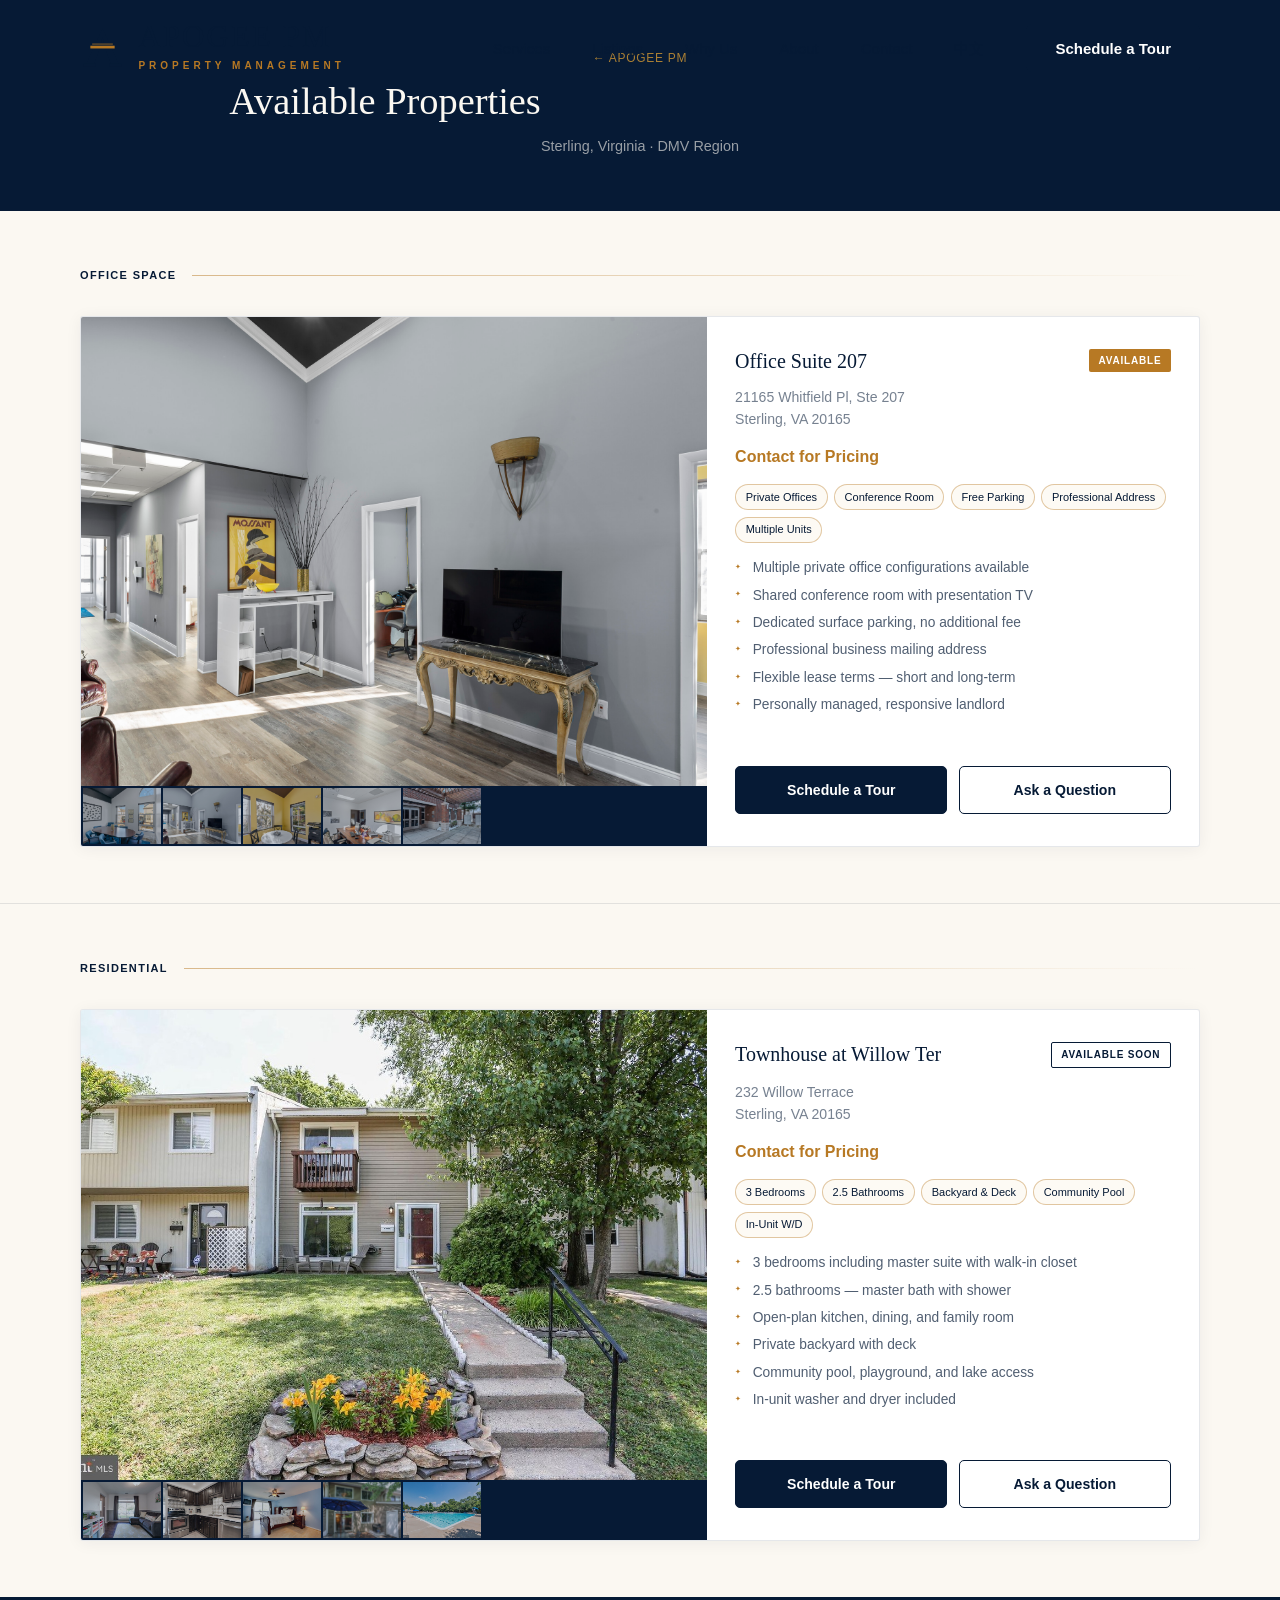
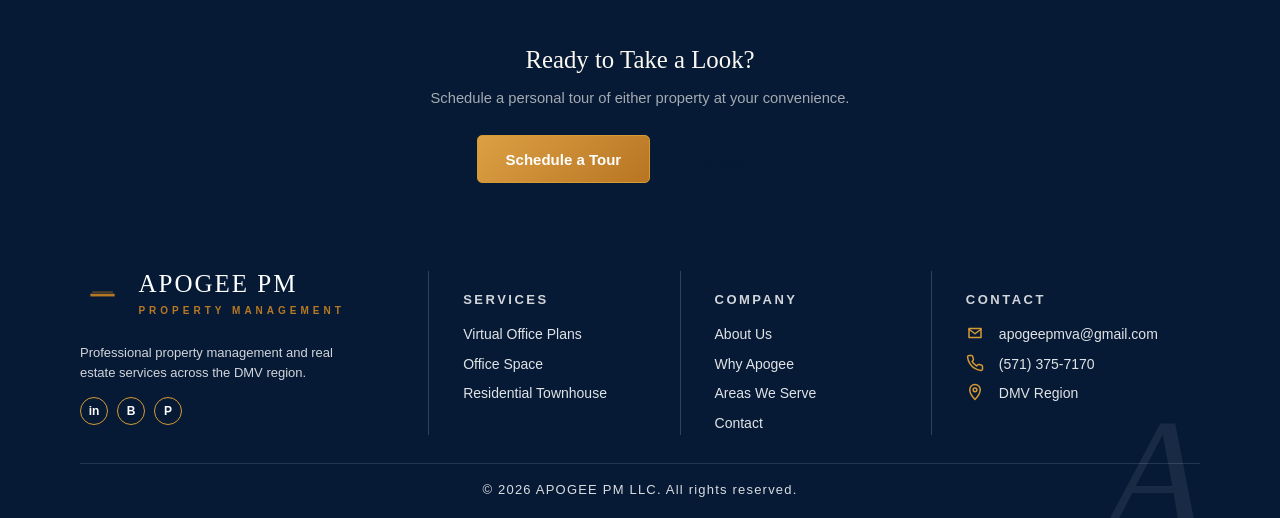
==== commit c03792a5: "Update site-wide nav, footer, homepage positioning for virtual office model - Add Services link to n" ====
--- a/listings/index.html
+++ b/listings/index.html
@@ -258,9 +258,9 @@
         </button>
 
         <nav class="nav-links" aria-label="Primary navigation">
+          <a href="/services/">Services</a>
           <a href="/listings/" aria-current="page">Listings</a>
           <a href="/#why">Why Us</a>
-          <a href="/#areas">Areas We Serve</a>
           <a href="/#about">About</a>
           <a href="/#contact">Contact</a>
           <a href="/zh/" hreflang="zh-CN" lang="zh-CN">中文</a>
@@ -435,8 +435,9 @@
         </div>
 
         <div class="footer-col">
-          <p class="footer-heading">Properties</p>
+          <p class="footer-heading">Services</p>
           <ul class="footer-list">
+            <li><a href="/services/">Virtual Office Plans</a></li>
             <li><a href="/listings/#office">Office Space</a></li>
             <li><a href="/listings/#townhouse">Residential Townhouse</a></li>
           </ul>
--- a/styles.css
+++ b/styles.css
@@ -930,12 +930,24 @@
     rgba(183,121,36,.3) 30%,
     rgba(183,121,36,.3) 70%,
     var(--gold));
+  pointer-events: none;
 }
 .step {
   flex: 1;
   text-align: center;
   position: relative;
   padding: 0 .6rem;
+  text-decoration: none;
+  color: inherit;
+  transition: transform .2s;
+  cursor: pointer;
+}
+a.step:hover {
+  transform: translateY(-4px);
+}
+a.step:hover .step-num {
+  background: var(--gold);
+  border-color: var(--gold);
 }
 .step-num {
   width: 48px;
@@ -983,6 +995,49 @@
   line-height: 1.5;
 }
 
+/* ── Apply band ────────────────────────────────────── */
+.apply-band {
+  background: var(--navy);
+  padding: 4rem 0;
+}
+.apply-card {
+  max-width: 560px;
+  margin: 0 auto;
+  text-align: center;
+}
+.apply-card .eyebrow {
+  color: var(--gold);
+}
+.apply-card h2 {
+  color: var(--paper);
+  font-size: clamp(1.4rem, 2.8vw, 1.8rem);
+  margin-bottom: 1rem;
+}
+.apply-desc {
+  color: rgba(251,248,242,.65);
+  font-size: .92rem;
+  line-height: 1.7;
+  margin-bottom: 2rem;
+}
+.apply-card .button {
+  display: inline-flex;
+  align-items: center;
+  gap: .5rem;
+}
+.apply-card .button .mini-icon svg {
+  stroke: var(--navy);
+  stroke-width: 2;
+  stroke-linecap: round;
+  stroke-linejoin: round;
+  fill: none;
+}
+.apply-note {
+  margin-top: 1rem;
+  font-size: .78rem;
+  color: rgba(251,248,242,.4);
+  font-family: var(--sans);
+}
+
 @media (max-width: 980px) {
   .site-header {
     position: relative;
